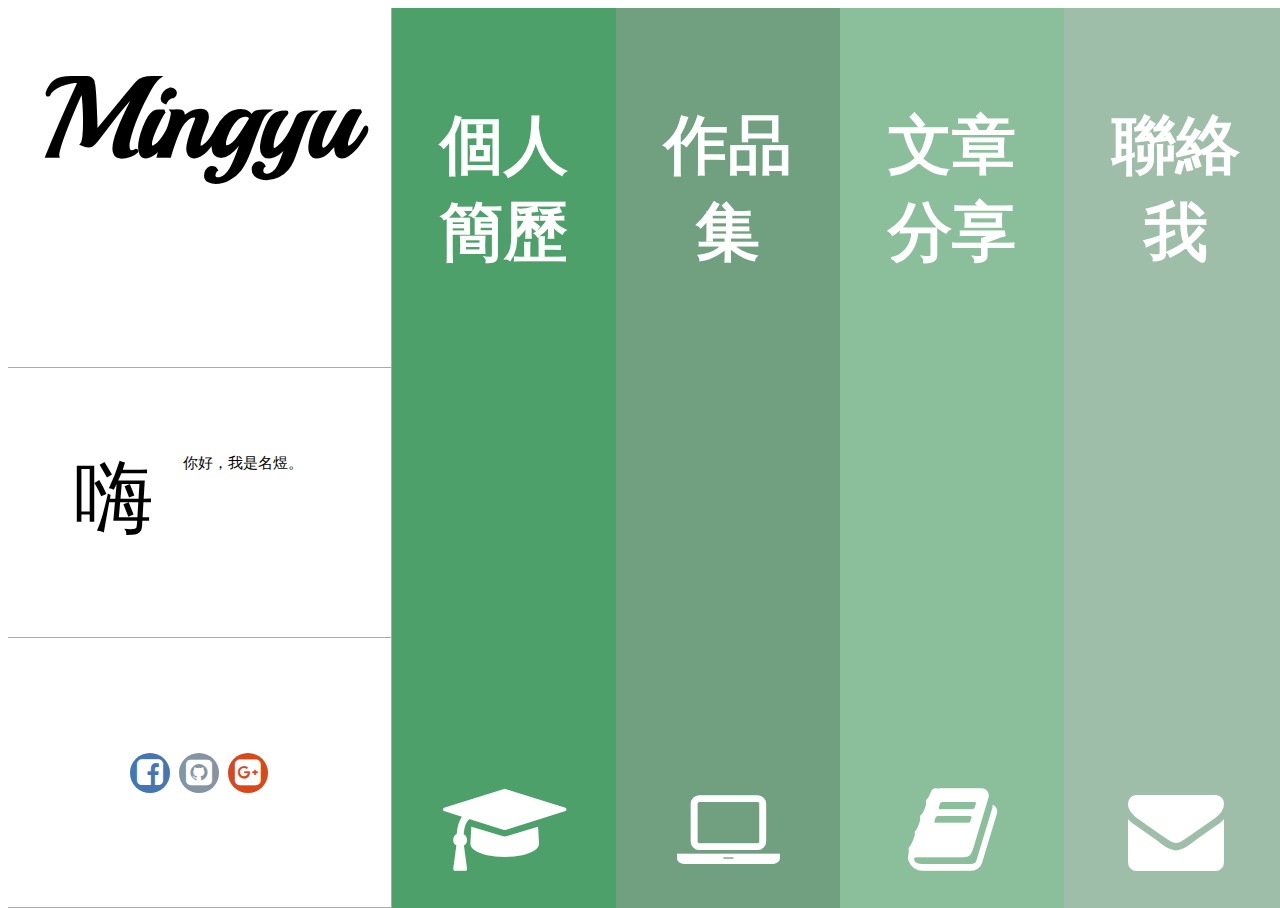
==== index.html @ a69fe6ad "git_partA list" ====
<!DOCTYPE html>
<html lang="zh">
<head>
	<meta charset="UTF-8">
	<meta name="viewport" content="width=device-width,initial-scale=1.0,user-scalable=1">
	<title>I'm Tseng Mingyu</title>
	<link href="assets/styles/reset.css" media="screen" rel="stylesheet" />
	<link href='//fonts.googleapis.com/css?family=Playball' rel='stylesheet' type='text/css'>
	<link href="//maxcdn.bootstrapcdn.com/font-awesome/4.3.0/css/font-awesome.min.css" rel="stylesheet">
	<link href="assets/styles/index.css" rel="stylesheet">
	<link href="assets/styles/rwd.css" rel="stylesheet" />
	<script src="//ajax.googleapis.com/ajax/libs/jquery/1.11.2/jquery.min.js"></script>
	<script type="text/javascript" src="https://maps.google.com/maps/api/js?v=3&sensor=false"></script>
	<script src="assets/javascript/index.js"></script>

    <meta name="description" content="這是有關我的個人網路履歷表！歡迎來參觀選購。多謝。感恩。"/>
    <meta name="keywords" content="Tseng Mingyu,web,ROR,Ruby on Rails">
    <meta property="og:title" content="I'm Tseng Mingyu"/>
	<meta property="og:type" content="website"/>
    <meta property="og:url" content="https://qazwsx9006.github.io/"/>
    <meta property="og:image:type" content="image/jpeg" />
	<meta property="og:image:width" content="400" />
	<meta property="og:image:height" content="300" />
    <meta property="og:image" content="https://qazwsx9006.github.io/assets/images/for_fb.jpg"/>
    <meta property="og:image" content="https://qazwsx9006.github.io/assets/images/tmy_big.jpg"/>
    <meta property="og:description" content="這是有關我的個人網路履歷表！歡迎來參觀選購。多謝。感恩。"/>
    <meta property="og:site_name" content="I'm Tseng Mingyu"/>
    <link rel="canonical" href="https://qazwsx9006.github.io/"/>

</head>
<body>
	<div class="my_info">
		<section class="info">
			<div class="avatar">
				<img src="assets/images/tmy.jpg" alt="">
			</div>
			<h2>Mingyu</h2>
			<ul class="tech">
				<li>Front-End Developer</li>
				<li>Web Desiginer</li>
				<li>Ruby on Rails Developer</li>
			</ul>
		</section>
		<section class="say_something">
			<div>
				<span class="hi">嗨</span>
				<span class="msg say" data-msg="你好，我是名煜。是個前後端工程師。目前主要以 Ruby on Rails做網站開發。平常興趣是上網、享受美食、在家發懶。也會參與研討會，社群。" data-speed="100">
				</span>
			</div>
		</section>
		<section class="social">
			<div class="box">
				<div class="fb-like" data-href="http://qazwsx9006.github.io/" data-layout="box_count" data-action="like" data-show-faces="true" data-share="false"></div>
				<a class="fb_a" href="https://www.facebook.com/qazwsx9006"><i class="fa fa-facebook-square"></i></a>
				<a class="gh_a" href="https://github.com/qazwsx9006"><i class="fa fa-github-square"></i></a>
				<a class="google_a" href="javascript:;"><i class="fa fa-google-plus-square"></i></a>
			</div>
		</section>
	</div>
	<div class="profile">
		<section class="content resume">
			<h3>個人簡歷</h3>
			<label class="close" for="resume_close"></label>
			<div></div>
			<ul class="menu">
				<li class="active">經歷</li>
				<li>技能</li>
			</ul>
			<div class="timeLineBox">
				<ul class="timeLine life back">
					<li class="top_pic"><i class="fa fa-university"></i></li>
					<li>
						<h4 data-msg="2007 ~ 2012">大學經歷 - 臺灣師範大學</h4>
						<p>
							2007年考取國立臺灣師範大學圖文傳播學系-影視組。
							大一時，擔任系出遊活動總籌之一。大二時，擔任啦啦隊負責人之一，並獲得拉拉隊比賽季軍。另外也擔任迎新宿營活動股晚會負責人之一。大三：系學會活動股股長。大四：畢業展覽-宣傳股。大五：取得基礎管理學程證書。
							(好像跟網頁沒有關係ＸＤ)
						</p>
					</li>
					
					<li>
						<h4 data-msg="2012 ~ 2013">入伍 - 海軍陸戰隊</h4>
						<p>
							海軍陸戰隊，第七五六梯，七七旅旅部連警衛排。銜接訓練時，榮獲「四零流彈機槍」第一名。
							(好啦，只是湊內容)
						</p>
					</li>
					
					<li>
						<h4 data-msg="2013 ~ 2014">資策會 - 多媒體網頁設計班</h4>
						<p>
							退伍後，自覺能力不足，因此報名了資策會的多媒體網頁設計班，希望增加一技之長。也是第一次接觸網頁設計以及coding。在這邊除了學習adobe工具的使用。也學習如何使用javascript，jQuery，html，css，PHP等語言來架置網頁(網站)。畢業專題以「魚菜共生農場」為主題，建立一個網站。
						</p>
					</li>

					<li>
						<h4 data-msg="2014 ~ 2015">H2O - 前後端工程師</h4>
						<p>
							從資策會畢業後，經由老師介紹，進入了 H2O 公司。在此做中學，學習到更多有關建置網站的知識。其中最重要得是在此學會了 Ruby on Rails 的語言。但也更深自己的不足，因此開始參與社群討論，研討會，以及透過線上學習資源來自我提升、學習。
						</p>
					</li>
					
					<li>
						<h4 data-msg="continue">未來 - future</h4>
						<p>
							持續精進創作、學習中！<br/>
							Go!Fight!Win!
						</p>
					</li>
				</ul>
				<ul class="timeLine skillTree" data-show="false">
					<li class="top_pic"><i class="fa fa-diamond"></i></li>
					<li>
						<h4>HTML</h4>
						<div class="circle" data-ratio="90">
							<span>
								<div class="rightbox">
									<div class="right">
										<div class="circleLine"></div>
									</div>
								</div>
								<div class="leftbox">
									<div class="left">
										<div class="circleLine"></div>
									</div>
								</div>
								<span>90%</span>
							</span>
						</div>
					</li>
					<li>
						<h4>CSS</h4>
						<div class="circle" data-ratio="80">
							<span>
								<div class="rightbox">
									<div class="right">
										<div class="circleLine"></div>
									</div>
								</div>
								<div class="leftbox">
									<div class="left">
										<div class="circleLine"></div>
									</div>
								</div>
								<span>80%</span>
							</span>
						</div>
					</li>
					<li>
						<h4>jQuery</h4>
						<div class="circle" data-ratio="85">
							<span>
								<div class="rightbox">
									<div class="right">
										<div class="circleLine"></div>
									</div>
								</div>
								<div class="leftbox">
									<div class="left">
										<div class="circleLine"></div>
									</div>
								</div>
								<span>85%</span>
							</span>
						</div>
					</li>
					<li>
						<h4>Ruby on Rails</h4>
						<div class="circle" data-ratio="80">
							<span>
								<div class="rightbox">
									<div class="right">
										<div class="circleLine"></div>
									</div>
								</div>
								<div class="leftbox">
									<div class="left">
										<div class="circleLine"></div>
									</div>
								</div>
								<span>80%</span>
							</span>
						</div>
					</li>
				</ul>
			</div>
		</section>
		<section class="content portfolio">
			<h3>作品集</h3>
			<label class="close" for="resume_close"></label>
			<div></div>
			<ul class="filter">
				<li data-filter="all" class="active">全部</li>
				<li data-filter="web" class="webBtn">網頁</li>
				<li data-filter="pic" class="picBtn">圖片</li>
				<li data-filter="video" class="videoBtn">影片</li>
			</ul>
			<ul class="works">
				<li class="web">
					<div class="part2">
						<div class="photo">
							<a href="javascript:;">
								<img src="assets/images/web1.jpg" alt="">
							</a>
						</div>
						<h5>魚菜共生 - 網站</h5>
						<a href="web_avata.html" target="_blank" class="readMore">瞭解更多</a>
					</div>
				</li>
				<li class="web">
					<div class="part2">
						<div class="photo">
							<a href="javascript:;">
								<img src="assets/images/web2.png" alt="">
							</a>
						</div>
						<h5>派特網 - 網站</h5>
						<a href="web_wowapet.html" target="_blank" class="readMore">瞭解更多</a>
					</div>
				</li>
				<li class="web">
					<div class="part2">
						<div class="photo">
							<a href="javascript:;">
								<img src="assets/images/web3.jpg" alt="">
							</a>
						</div>
						<h5>咬我啊 - 網站</h5>
						<a href="web_bite.html" target="_blank" class="readMore">瞭解更多</a>
					</div>
				</li>

				<li class="pic">
					<div class="part2">
						<div class="photo">
							<a href="javascript:;">
								<img src="assets/images/pic1.jpg" alt="">
							</a>
						</div>
						<h5>沙發馬鈴薯</h5>
						<a href="assets/images/pic1.jpg" target="_blank" class="readMore">觀看大圖</a>
					</div>
				</li>
				<li class="pic">
					<div class="part2">
						<div class="photo">
							<a href="javascript:;">
								<img src="assets/images/maya1.jpg" alt="">
							</a>
						</div>
						<h5>無敵鐵金剛 - 3D</h5>
						<a href="assets/images/maya1.jpg" target="_blank" class="readMore">觀看大圖</a>
					</div>
				</li>
				<li class="pic">
					<div class="part2">
						<div class="photo">
							<a href="javascript:;">
								<img src="assets/images/maya2.jpg" alt="">
							</a>
						</div>
						<h5>魔動王 - 3D</h5>
						<a href="assets/images/maya2.jpg" target="_blank" class="readMore">觀看大圖</a>
					</div>
				</li>
				<li class="pic">
					<div class="part2">
						<div class="photo">
							<a href="javascript:;">
								<img src="assets/images/maya3.jpg" alt="">
							</a>
						</div>
						<h5>小小兵 - 3D</h5>
						<a href="assets/images/maya3.jpg" target="_blank" class="readMore">觀看大圖</a>
					</div>
				</li>
				<li class="pic">
					<div class="part2">
						<div class="photo">
							<a href="javascript:;">
								<img src="assets/images/maya4.jpg" alt="">
							</a>
						</div>
						<h5>龍王號 - 3D</h5>
						<a href="assets/images/maya4.jpg" target="_blank" class="readMore">觀看大圖</a>
					</div>
				</li>

				<li class="video">
					<div class="part2">
						<div class="photo">
							<a href="javascript:;">
								<img src="assets/images/video1.jpg" alt="">
							</a>
						</div>
						<h5>鳥兄弟 - 畢製</h5>
						<a href="https://www.youtube.com/watch?v=y-Dcyi4qC10" target="_blank" class="readMore">觀看影片</a>
					</div>
				</li>
				<li class="video">
					<div class="part2">
						<div class="photo">
							<a href="javascript:;">
								<img src="assets/images/video2.jpg" alt="">
							</a>
						</div>
						<h5>魔動王變形 - 練習</h5>
						<a href="https://www.youtube.com/watch?v=wcKGnf3-GcY&list=UUpJrC-aZgo8JulLmaQKL7jA" target="_blank" class="readMore">觀看影片</a>
					</div>
				</li>
			</ul>
		</section>
		<section class="content share">
			<h3>文章分享</h3>
			<label class="close" for="resume_close"></label>
			<div></div>
			<p class="description">這邊分享我的一些實作，記錄...等文章。</p>
			<ul class="article">
				<li>
					<span></span>
					<a href="git_partA.html" target="_blank">
						<div class="photo">
							<img src="assets/images/git/git_a_0.png" alt="">
						</div>
						<h5>操作記錄 - github頁面</h5>
						<span>2015-01-31</span>
					</a>
				</li>
				<li>
					<span></span>
					<a href="web_avata.html" target="_blank">
						<div class="photo">
							<img src="assets/images/web1.jpg" alt="">
						</div>
						<h5>作品分享 - 魚菜共生</h5>
						<span>2015-01-18</span>
					</a>
				</li>
				<li>
					<span></span>
					<a href="web_wowapet.html" target="_blank">
						<div class="photo">
							<img src="assets/images/web2.png" alt="">
						</div>
						<h5>作品分享 - 派特網</h5>
						<span>2015-01-18</span>
					</a>
				</li>
				<li>
					<span></span>
					<a href="web_bite.html" target="_blank">
						<div class="photo">
							<img src="assets/images/web3.jpg" alt="">
						</div>
						<h5>作品分享 - 咬我啊</h5>
						<span>2015-01-18</span>
					</a>
				</li>
			</ul>
		</section>
		<section class="content contact">
			<h3>聯絡我</h3>
			<label class="close" for="resume_close"></label>
			<div></div>
			<ul>
				<li class="part1">
					<h5>我在臺北</h5>
					<div id="map-canvas"></div>
				</li>
				<li class="part2">
					<h5>聯絡我</h5>
					<div class="form">
						<input id="subject" type="text" placeholder="主旨">
						<input id="name" type="text" placeholder="姓名">
						<input id="email" type="text" placeholder="電子信箱">
						<textarea id="message" rows="10" placeholder="想說什麼？"></textarea>
						<input type="submit" class="submit" value="送出" id="submit">
					</div>
				</li>
			</ul>
		</section>
		<section id="flags">
			<div class="flag">
				<h3 data-eng="Resume">個人簡歷</h3>
				<i class="fa fa-graduation-cap"></i>
			</div>
			<div class="flag">
				<h3 data-eng="Portfolio">作品集</h3>
				<i class="fa fa-laptop"></i>
			</div>
			<div class="flag">
				<h3 data-eng="Blog">文章分享</h3>
				<i class="fa fa-book"></i>
			</div>
			<div class="flag">
				<h3 data-eng="Contact">聯絡我</h3>
				<i class="fa fa-envelope"></i>
			</div>
		</section>
	</div>
	<script>
	$(function(){
		sayMsg();indexSlide();portfolio();rwd_index();mail_check();skillCircle();resumeRotate();
	})
	</script>
	<div id="fb-root"></div>
	<script>(function(d, s, id) {
	  var js, fjs = d.getElementsByTagName(s)[0];
	  if (d.getElementById(id)) return;
	  js = d.createElement(s); js.id = id;
	  js.src = "//connect.facebook.net/zh_TW/sdk.js#xfbml=1&version=v2.0";
	  fjs.parentNode.insertBefore(js, fjs);
	}(document, 'script', 'facebook-jssdk'));</script>
	<script>
	  (function(i,s,o,g,r,a,m){i['GoogleAnalyticsObject']=r;i[r]=i[r]||function(){
	  (i[r].q=i[r].q||[]).push(arguments)},i[r].l=1*new Date();a=s.createElement(o),
	  m=s.getElementsByTagName(o)[0];a.async=1;a.src=g;m.parentNode.insertBefore(a,m)
	  })(window,document,'script','//www.google-analytics.com/analytics.js','ga');

	  ga('create', 'UA-52133868-3', 'auto');
	  ga('send', 'pageview');

	</script>
</body>
</html>
---- assets/styles/index.css ----
html,body{
		width: 100%;
		height: 100%;
	}
	input.hidden{
		display: none;
	}
	.my_info{
		width: 30%;
		height: 100%;
		float: left;
		overflow-y:auto; 
		overflow-x:hidden; 
		position: relative;
		background: #fff;
	}
	.my_info section{
		height:30%;
		text-align: center;
		min-height: 200px;
		position: relative;
		border: 1px solid #aaa;
		border-width: 0 1px 1px 0;
		-webkit-box-sizing: border-box;
		-moz-box-sizing: border-box;
		-ms-box-sizing: border-box;
		-o-box-sizing: border-box;
		box-sizing: border-box;
	}
	.my_info section:first-child{
		height: 40%;
		min-height: 260px;
	}
	.my_info section:last-child{
		height:30%;
		min-height: 100px;
	}
	.my_info .avatar{
		display: inline-block;
		border-radius: 50%;
		overflow: hidden;
		margin-top: 10px;
	}
	.my_info h2{
		margin-top: 10px;
		font-size: 7rem;
		font-family: 'Playball', cursive;
	}
	.my_info .tech{
		margin-top: 15px;
		position: relative;
		font-size: 2rem;
	}
	.my_info .tech li{
		position: absolute;
		top: 0;
		left: 0;
		width: 100%;
		opacity: 0;
		-webkit-animation: Fade 12s linear infinite; 
	}
	.my_info .tech li:nth-child(1){
		 -webkit-animation-delay: .5s
	}
	.my_info .tech li:nth-child(2){
		 -webkit-animation-delay: 4.5s
	}
	.my_info .tech li:nth-child(3){
		 -webkit-animation-delay: 8.5s
	}

	.my_info .say_something:before{
		content: '';
		display: inline-block;
		width: 0;
		margin-left: -5px;
		height: 100%;
		background: #000;
		vertical-align: middle;
	}
	.say_something div{
		display: inline-block;
		width: 80%;
		max-width: 250px;
		vertical-align: middle;
	}
	.my_info .hi{
		float: left;
		font-size: 5rem;
		margin:-8px 7px 0 0;
	}
	.my_info .msg{
		font-size: 15px;
		line-height: 20px;	
	}

	.social:before{
		content: '';
		display: inline-block;
		width: 0;
		margin-left: -5px;
		height: 100%;
		background: #000;
		vertical-align: middle;
	}
	.social .box{
		display: inline-block;
		width: 95%;
	}
	.social a{
		margin-right: 5px;
		display: inline-block;
		vertical-align: middle;
		color: #fff;
		width: 40px;
		height: 40px;
		line-height: 40px;
		border-radius: 50%;
		font-size: 30px;
		text-decoration: none;
	}
	.fb-like{
		display: inline-block;
		vertical-align: bottom;
	}
	.social .fb_a{
		background: #4676b2;
	}
	.social .fb_a:hover{
		background: #719ac6;
	}
	.social .gh_a{
		background: #8594a5;
	}
	.social .gh_a:hover{
		background: #b5bfc6;
	}
	.social .google_a{
		background: #d8481d;
	}
	.social .google_a:hover{
		background: #d87b56;
	}

	@-webkit-keyframes Fade { 
	  0% { opacity:0;}
	  5% {opacity:1;}
	  25% {opacity: 1;}
	  32% {opacity: 0;}
	  100% {opacity:0;}
	}

	.profile{
		width: 70%;
		height: 100%;
		float: left;
		position: relative;
	}
	.profile section{
		width: 100%;
		height: 100%;
		position: absolute;
		top: 0;
		left: 0;
		overflow-x:hidden;
		overflow-y:auto;  
	}
	.profile .flag{
		height: 100%;
		width: 25%;
		float: left;
		cursor: pointer;
		background: #4da06a;
		position: relative;
	}
	.profile .flag:nth-child(2){
		background: #70a080;
	}
	.profile .flag:nth-child(3){
		background: #8bbe9a;
	}
	.profile .flag:nth-child(4){
		background: #9fbea9;
	}
	.profile .content{
		padding: 10px;
		-webkit-box-sizing: border-box;
		-moz-box-sizing: border-box;
		-ms-box-sizing: border-box;
		-o-box-sizing: border-box;
		box-sizing: border-box;
		position: absolute;
		top: 0;
		left: -110%;
		z-index: -1;
		opacity: 0;
		transition: left .5s, opacity .5s;
	}
	.profile .content.show{
		left: 0;
		opacity: 1;
		z-index: 0;
		transition: left .5s, opacity .5s, z-index .1s .5s ;
	}
	.profile h3{
		text-align: center;
		color: #fff;
		font-size: 4rem;
		padding: 30px;
	}
	.profile .content h3{
		color: #fff;
		display: inline-block;
		background: #7a4b36;
		border-radius: 5px;
		font-size: 3rem;
		padding: 20px 10px;
		position: relative;
		overflow: hidden;
	}
	.profile .content h3:after{
		content: '';
		background: #492d20;
		margin-top: 0;
		opacity: 1;
		height: 5px;
		position: absolute;
		left: 0;
		bottom: 0;
	}
	.profile .content .close{
		width: 60px;
		height: 60px;
		display: inline-block;
		position: absolute;
		top: 15px;
		right: 15px;
		text-align: center;
		cursor: pointer;
	}
	.profile .content .close:after,.profile .content .close:before{
		content: '';
		display: inline-block;
		height: 100%;
		width: 2px;
		background: #000;
		-ms-transform: rotate(0deg);
		-webkit-transform: rotate(0deg);
		-moz-transform: rotate(0deg);
		-o-transform: rotate(0deg);
		transform: rotate(0deg);
		transition: .3s ;
	}
	.profile .content .close.open:before{
		-ms-transform: rotate(135deg);
		-webkit-transform: rotate(135deg);
		-moz-transform: rotate(135deg);
		-o-transform: rotate(135deg);
		transform: rotate(135deg);
	}
	.profile .content .close.open:after{
		-ms-transform: rotate(-135deg);
		-webkit-transform: rotate(-135deg);
		-moz-transform: rotate(-135deg);
		-o-transform: rotate(-135deg);
		transform: rotate(-135deg);
	}

	


	.resume .menu{
		text-align: center;
		padding: 10px 10px 0 10px;
		background: #d8cdbb;
		margin-bottom: 10px;
	}
	.resume .menu li:hover,.resume .menu .active{
		background: #e64a3b;
	}
	.resume .menu li{
		display: inline-block;
		font-size: 2rem;
		background: rgba(39, 36, 37, 0.3);
		padding: 8px 10px;
		border-radius: 5px;
		margin-right: 10px;
		margin-bottom: 10px;
		cursor: pointer;
		color: #fff;
		transition:.3s;
		position: relative;
	}
	.resume .menu li:first-child:before{
		content: "{";
		display: inline-block;
		color: #3f3f3f;
		position: absolute;
		top: 0;
		right: 120%;
		font-size: 4rem;
	}
	.resume .menu li:last-child:after{
		content: "}";
		display: inline-block;
		color: #3f3f3f;
		position: absolute;
		top: 0;
		left: 120%;
		font-size: 4rem;
	}
	.profile .timeLineBox{
		position: relative;
	}
	.profile .timeLine{
		width: 100%;
		margin: 0 auto;
		position: absolute;
		left: 0;
		top: 0;
		/*display: none;*/
		transition:.3s;
	    -webkit-perspective: 1500px;
	    -moz-perspective: 1500px;
	    -ms-perspective: 1500px;
	    -o-perspective: 1500px;
	    perspective: 1500px;
	}
	.profile .timeLine.skillTree{
		-webkit-transform: rotateY(90deg);
		-moz-transform: rotateY(90deg);
		-ms-transform: rotateY(90deg);
		-o-transform: rotateY(90deg);
		transform: rotateY(90deg);
	}
	.profile .timeLine.life{
		-webkit-transform: rotateY(0deg);
		-moz-transform: rotateY(0deg);
		-ms-transform: rotateY(0deg);
		-o-transform: rotateY(0deg);
		transform: rotateY(0deg);
	}
	.profile .timeLine.skillTree.rotateY{
		-webkit-transform: rotateY(0deg);
		-moz-transform: rotateY(0deg);
		-ms-transform: rotateY(0deg);
		-o-transform: rotateY(0deg);
		transform: rotateY(0deg);
	}
	.profile .timeLine.life.rotateY{
		-webkit-transform: rotateY(-90deg);
		-moz-transform: rotateY(-90deg);
		-ms-transform: rotateY(-90deg);
		-o-transform: rotateY(-90deg);
		transform: rotateY(-90deg);
	}
	.profile .timeLine:before{
		content: '';
		display: block;
		position: absolute;
		width: 10px;
		margin-left: -5px;
		height: 100%;
		background: #333;
		top: 70px;
		left: 50%;
	}
	.timeLine .top_pic{
		width: 60px;
		height: 60px;
		border-radius: 50%;
		background: #fff;
		border: 5px solid #333;
		text-align: center;
		color: #333;
		line-height: 60px;
		font-size: 25px;
		/*margin-left: -30px;*/
		margin: 0 auto;
		box-shadow: inset 0 0 0 5px #fff,inset 0 0 0 8px #333;
		cursor: pointer;
		transition:.3s;
	}
	.timeLine .top_pic:hover{
		border-color: #a25525;
		box-shadow: inset 0 0 0 5px #fff,inset 0 0 0 8px #e3a86b;
	}
	.timeLine li:nth-child(n+2){
		width: 43%;
		margin-top: 30px;
		margin-left: 4%;
		padding: 10px;
		-webkit-box-sizing: border-box;
		-moz-box-sizing: border-box;
		-ms-box-sizing: border-box;
		-o-box-sizing: border-box;
		box-sizing: border-box;
	}
	.timeLine li:nth-child(n+2):before{
		content: '';
		display: inline-block;
		width: 30px;
		height: 30px;
		background: #333;
		border-radius: 50%;
		position: absolute;
		left: 50%;
		margin-left: -15px;
		box-shadow: inset 0 0 0 5px #333,inset 0 0 0 10px #fff;
		transition:.3s;
		cursor: pointer;
	}
	.timeLine li:nth-child(n+2):hover:before{
		background: #bf5628;
		box-shadow: inset 0 0 0 5px #bf5628,inset 0 0 0 10px #fff;
		-ms-transform: scale(1.3);
		-webkit-transform: scale(1.3);
		-moz-transform: scale(1.3);
		-o-transform: scale(1.3);
		transform: scale(1.3);
	}
	.timeLine li:nth-child(2n+2) h4{
		margin-left: 47%;
		/*width: 60%;*/
		position: absolute;
		font-size: 3rem;
		margin-top: -10px;
		cursor: default;
	}
	.timeLine li:nth-child(2n+2) h4:after{
		content: attr(data-msg);
		position: absolute;
		left: 0;
		top: 110%;
		font-size: 2rem;
		color: #666;
	}
	.timeLine li:nth-child(2n+2) p{
		text-align: right;
		font-size: 16px;
		line-height: 20px;
		background: #9abfa6;
		padding: 10px;
		border-radius: 10px;
		font-weight: 900;
		color: #333;
		position: relative;
		cursor: default;
	}
	.timeLine li:nth-child(2n+2) p:before{
		content: '';
		display: inline-block;
		width: 0;
		height: 0;
		position: absolute;
		left: 100%;
		border:15px solid #9abfa6;
		border-width: 5px 0 25px 20px ;
		border-color: transparent transparent transparent #9abfa6;
	}

	.timeLine li:nth-child(2n+3){
		margin-left: 53%;
	}
	.timeLine li:nth-child(2n+3) h4{
		width: 47%;
		position: absolute;
		font-size: 3rem;
		margin-top: -10px;
		left: 0;
		text-align: right;
		cursor: default;
	}
	.timeLine li:nth-child(2n+3) h4:after{
		content: attr(data-msg);
		position: absolute;
		right: 0;
		top: 110%;
		font-size: 2rem;
		color: #666;
	}
	.timeLine li:nth-child(2n+3) p{
		background: #9abfa6;
		padding: 10px;
		border-radius: 10px;
		font-size: 16px;
		line-height: 20px;
		font-weight: 900;
		color: #333;
		position: relative;
		cursor: default;
	}
	.timeLine li:nth-child(2n+3) p:before{
		content: '';
		display: inline-block;
		width: 0;
		height: 0;
		position: absolute;
		right: 100%;
		border:15px solid #9abfa6;
		border-width: 5px 20px 25px 0;
		border-color: transparent #9abfa6 transparent transparent;
	}
	.skillTree .top_pic{
		margin-bottom: 70px;
	}
	.skillTree li:nth-child(2n+2) h4{
		margin-left: 47%;
		position: absolute;
		font-size: 4rem;
		margin-top: 0px;
	}
	.skillTree li:nth-child(2n+3) h4{
		font-size: 4rem;
	}
	.skillTree li:nth-child(2n+2) .circle{
		text-align: right;
	}
	.skillTree li:nth-child(n+2) .circle > span{
		display: inline-block;
		background: #36211c;
		width: 40%;
		padding-top:40%;
		border-radius: 50%;
		position: relative;
		-webkit-transform: translateY(-50%);
		-moz-transform: translateY(-50%);
		-ms-transform: translateY(-50%);
		-o-transform: translateY(-50%);
		transform: translateY(-50%);
		box-shadow: inset 0 0 0 8px #cbb2a8; 
	}
	.skillTree li:nth-child(n+2) .circle span div{
		position: absolute;
		width: 50%;
		height: 100%;
		left: 0;
		top: 0;
		overflow: hidden;
	}
	.skillTree li:nth-child(2n+2) .circle span div div{

	}
	.skillTree li:nth-child(n+2) .circle span div.rightbox{
		left: 50%;
	}
	.skillTree li:nth-child(n+2) .circle span div div{
		width: 100%;
	    -ms-transform-origin: 0% 50%; 
	    -webkit-transform-origin: 0% 50%; 
	    -moz-transform-origin: 0% 50%; 
	    -o-transform-origin: 0% 50%; 
	    transform-origin: 0% 50%;
	    transition:2s linear;
	}
	.skillTree li:nth-child(n+2) .circle span div div.right{
	    -webkit-transform: rotate(-180deg);
	    -moz-transform: rotate(-180deg);
	    -ms-transform: rotate(-180deg);
	    -o-transform: rotate(-180deg);
	    transform: rotate(-180deg);
	}
	.skillTree li:nth-child(n+2) .circle span div div.left{
	    -ms-transform-origin: 100% 50%; 
	    -webkit-transform-origin: 100% 50%; 
	    -moz-transform-origin: 100% 50%; 
	    -o-transform-origin: 100% 50%; 
	    transform-origin: 100% 50%;
	    -webkit-transform: rotate(-180deg);
	    -moz-transform: rotate(-180deg);
	    -ms-transform: rotate(-180deg);
	    -o-transform: rotate(-180deg);
	    transform: rotate(-180deg);
	}
	.skillTree li:nth-child(n+2) .circle span div .circleLine{
		width: 200%;
		border:10px solid #e7573d;
		border-radius: 50%;
		-webkit-box-sizing: border-box;
		-moz-box-sizing: border-box;
		-ms-box-sizing: border-box;
		-o-box-sizing: border-box;
		box-sizing: border-box;
		position: absolute;
	}
	.skillTree li:nth-child(n+2) .circle span div.right .circleLine{
		left: -100%;
	}
	.skillTree li:nth-child(n+2) .circle span span{
		position: absolute;
		left: 50%;
		top: 50%;
		-webkit-transform:translate(-50%,-50%);
		-moz-transform:translate(-50%,-50%);
		-ms-transform:translate(-50%,-50%);
		-o-transform:translate(-50%,-50%);
		transform:translate(-50%,-50%);
		color: #fff;
		font-size: 2rem;
	}

	.portfolio .filter{
		text-align: center;
		padding: 10px 10px 0 10px;
		background: #d8cdbb;
	}
	.portfolio .filter li:hover,.portfolio .filter .active{
		background: #e64a3b;
	}
	.portfolio .filter li.picBtn:hover,.portfolio .filter .picBtn.active{
		background: #e6a382;
	}
	.portfolio .filter li.videoBtn:hover,.portfolio .filter .videoBtn.active{
		background: #91ccca;
	}
	.portfolio .filter li.webBtn:hover,.portfolio .filter .webBtn.active{
		background: #86e67d;
	}
	.portfolio .filter li{
		display: inline-block;
		font-size: 2rem;
		background: rgba(39, 36, 37, 0.3);
		padding: 8px 10px;
		border-radius: 5px;
		margin-right: 10px;
		margin-bottom: 10px;
		cursor: pointer;
		color: #fff;
		transition:.3s;
		position: relative;
	}
	.portfolio .filter li:first-child:before{
		content: "{";
		display: inline-block;
		color: #3f3f3f;
		position: absolute;
		top: 0;
		right: 120%;
		font-size: 4rem;
	}
	.portfolio .filter li:last-child:after{
		content: "}";
		display: inline-block;
		color: #3f3f3f;
		position: absolute;
		top: 0;
		left: 120%;
		font-size: 4rem;
	}
	.works{
		padding: 20px;
		/*text-align: justify;*/
	}
	/*.works:after {width: 100%; display: inline-block; content: "."; visibility: hidden}*/
	.works li{
		width: 250px;
		height: 300px;
		margin-bottom: 20px;
		display: inline-block;
		position: relative;
		cursor: pointer;
		overflow: hidden;
		transition:.3s;
		margin-right: 2%;
	}
	.works div{
		position: absolute;
		width: 100%;
		height: 100%;
		top: 0;
		left: 0;
	}
	.works .part2{
		text-align: center;
	}
	.works .part2 .photo{
		width: 100%;
		height: 0;
		padding-top: 100%;
		border-radius: 50%;
		/*border:5px solid #333;*/
		position: relative;
		/*background: #e64a3b;*/
		background: #e6d9d4;
		z-index: -1;
		transition:.3s;
		box-shadow:inset 0 0 0 5px #333;
	}
	.works .part2 .photo a{
		display: inline-block;
		position: absolute;
		top: 50%;
		left: 50%;
		border-radius: 50%;
		overflow: hidden;

		width: 85%;
		padding-top: 85%;
		border:3px solid #1f2a2c;
		margin-left: -109px;
		margin-top: -109px;
	}
	.works .part2 .photo a img{
		width: 100%;
		position: absolute;
		left: 0;
		top: 0;
	}
	.works .part2 h5{
		display: inline-block;
		color: #fff;
		width: 85%;
		padding: 10px 10px;
		margin-top: -100px;
		font-size: 2rem;
		font-weight: 900;
		background: #86ade6;
		border-radius: 10px 50% 10px 50% / 10px 90% 10px 90%;
		box-shadow: 6px 6px 8px #666;
		transition:.3s;
	}
	.works .part2 .readMore{
		display: inline-block;
		background: #c15e4c;
		color: #fff;
		text-decoration: none;
		padding: 5px;
		width: 60%;
		font-size: 2rem;
		margin-top: -8px;
		border-radius: 50% 10px 50% 10px / 90% 10px 90% 10px;
		opacity: 0;
		visibility: hidden;
  		transition:visibility 0s linear 0.5s,opacity 0.5s linear,background 0.5s linear,color 0.5s linear,border-radius 0.2s linear;
	}
	.works .part2 .readMore:hover{
		background: #c1a585;
		border-radius: 10px 50% 10px 50% / 10px 90% 10px 90%;
	}
	.works li:hover .readMore{
		opacity: 1;
		visibility: visible;
		transition-delay:0s;
	}
	.works li.pic:hover .part2 .photo{
		background: #e6916c;
	}
	.works li.video:hover .part2 .photo{
		background: #bbe6e2;
	}
	.works li.web:hover .part2 .photo{
		background: #bfe695;
	}
	.works li:hover .part2 h5{
		border-radius: 50% 10px 50% 10px / 90% 10px 90% 10px;
	}
	.works li.hide{
		-ms-transform: scale(0);
		-webkit-transform: scale(0);
		-moz-transform: scale(0);
		-o-transform: scale(0);
		transform: scale(0);
	}
	.works li.hide.none{
		width: 0;
		margin-bottom: 0;
		margin-right: 0;
	}


	.flag:hover h3,.flag:hover .fa{
		text-shadow:0 0 3px #fff; 
	}
	.profile h3:after{
		display: block;
		content:attr(data-eng);
		color: #fff;
		font-size: 2rem;
		width: 100%;
		margin-top: -20px;
		opacity: 0;
		transition:.3s;
	}
	.flag:hover h3:after{
		text-shadow:0 0 3px #fff; 
		margin-top: 10px;
		opacity: 1;
	}
	.flag .fa{
		position: absolute;
		width: 100%;
		bottom: 30px;
		text-align: center;
		font-size: 6rem;
		color: #fff;
	}
	.share .article{
		margin-top: 10px;
	}
	.share .article li{
		width: 30%;
		float: left;
		background:rgba(200,200,200,.3);
		border-radius: 5px;
		padding: 5px;
		-webkit-box-sizing: border-box;
		-moz-box-sizing: border-box;
		-ms-box-sizing: border-box;
		-o-box-sizing: border-box;
		box-sizing: border-box;
		text-align: center;
		box-shadow: 1px 1px 4px #999;
		margin: 0 2% 10px 0;
		transition:.5s;
	}
	.share .article li .photo{
		background: #489212;
		padding-top: 50%;
		overflow: hidden;
		position: relative;
		margin-bottom: 5px;
	}
	.share .article li a{
		text-decoration: none;
		display: block;
	}
	.share .article li > span{
		display: inline-block;
		width: 10%;
		padding-top: 10%;
		background: #fff;
		border-radius: 50%;
		box-shadow: inset 1px 1px 4px #999;
		margin-bottom: 5px;
	}
	.share .article li .photo img{
		position: absolute;
		top: 0;
		left: 0;
		bottom: 0;
		right:0;
		margin: auto;
		max-width:100%;
		/*max-height: 100%;*/
	}
	.share .article li h5{
		text-align: left;
		font-size: 2rem;
		font-weight: 900;
		color: #352d24;
	}
	.share .article li a span{
		display: block;
		text-align: right;
		margin: 5px 0;
		color: #999288;
	}
	.contact ul{
		background: #957498;
		margin-top: 10px;
	}
	.contact ul li{
		width: 50%;
		float: left;
		padding: 5px;
		-webkit-box-sizing: border-box;
		-moz-box-sizing: border-box;
		-ms-box-sizing: border-box;
		-o-box-sizing: border-box;
		box-sizing: border-box;
	}
	.contact ul h5{
		font-size: 3rem;
		background: #508d43;
		display: inline-block;
		padding: 5px 10px; 
		color: #fff;
		position: relative;
		margin-bottom: 10px;
		border-radius: 3px;
	}
	.contact ul h5:before{
		content: '';
		display: inline-block;
		border:10px solid #123;
		position: absolute;
		top: 100%;
		left: 2px;
		border-color: #274620 #274620 transparent transparent;
	}

	#map-canvas{
		width:100%;
		height: 350px;
		border: 3px solid #fff;
		border-radius: 5px;
		box-shadow: 1px 1px 4px #666;
		-webkit-box-sizing: border-box;
		-moz-box-sizing: border-box;
		-ms-box-sizing: border-box;
		-o-box-sizing: border-box;
		box-sizing: border-box;
		margin-top: 10px;
	}
	.contact .form input,.contact .form textarea{
		width: 80%;
		padding: 10px 5px;
		margin-top: 10px;
		border-radius:5px;
		border:1px solid #ccc; 
		transition:.3s;
		font-weight: 900;
	}
	.contact .form input:focus,.contact .form textarea:focus{
		border-color: #5a9c4a;
		box-shadow: 0 0 4px #5a9c4a;
	}
	.contact .form input.err,.contact .form textarea.err{
		border-color: #a72a22;
		box-shadow: 0 0 4px #a72a22;
	}
	.contact .form #submit{
		width: 80%;
		max-width: 150px;
		cursor: pointer;
		background: #cecece;
		color: #666;
		font-size: 15px;
	}
	.contact .form #submit.submit:hover{
		background: #437637;
		color: #fff;
	}
	.contact .form #submit:focus{
		border:none;
	}



/*blog*/
.blog{
	width: 70%;
	height: 100%;
	float: left;
	position: relative;
	padding: 20px;
	-webkit-box-sizing: border-box;
	-moz-box-sizing: border-box;
	-ms-box-sizing: border-box;
	-o-box-sizing: border-box;
	box-sizing: border-box;
	overflow-y:auto; 
}
.blog h3{
	color: #fff;
	display: inline-block;
	background: #7a4b36;
	border-radius: 5px;
	font-size: 3rem;
	padding: 20px 10px;
	overflow: hidden;
	position: relative;
	margin-bottom: 10px;
}
.blog h3:after{
	content: '';
	background: #492d20;
	margin-top: 0;
	opacity: 1;
	height: 5px;
	width: 100%;
	position: absolute;
	left: 0;
	bottom: 0;
}
.blog h4{
	font-size: 4rem;
	font-weight: 900;
	margin-bottom: 6px;
}
.blog .articleInfo li{
	display: inline-block;
	margin-right: 10px;
	font-size: 2rem;
	color:#777;
}
.blog section p{
	font-size: 2rem;
	color: #333;
	line-height: 35px;

}
.blog section .blog_pics{
	width: 80%;
	margin: 20px auto;
	border: 10px solid #fff;
	border-radius: 10px;
	box-shadow: 2px 2px 6px #666;
}
.blog section .blog_pics img{
	width: 100%;
}
.blog section .blog_pics.groups{
	width: 35%;
	transition:.3s;
}
.blog section .blog_pics.groups:hover{
	width: 100%;
}
.blog iframe{
	display: block;
	margin:15px auto;
}

.blog .close{
	width: 60px;
	height: 60px;
	display: inline-block;
	position: absolute;
	top: 15px;
	right: 15px;
	text-align: center;
	cursor: pointer;
}
.blog .close:after,.blog .close:before{
	content: '';
	display: inline-block;
	height: 100%;
	width: 2px;
	background: #000;
	-ms-transform: rotate(45deg);
	-webkit-transform: rotate(45deg);
	-moz-transform: rotate(45deg);
	-o-transform: rotate(45deg);
	transform: rotate(45deg);
}
.blog .close:before{
	content: '';
	display: inline-block;
	height: 100%;
	width: 2px;
	background: #000;
	-ms-transform: rotate(-45deg);
	-webkit-transform: rotate(-45deg);
	-moz-transform: rotate(-45deg);
	-o-transform: rotate(-45deg);
	transform: rotate(-45deg);
}
/**/


/*share*/
.share .description{
	text-align: center;
	padding: 10px;
	background: #d8cdbb;
	font-size: 2rem;
}
/**/
---- assets/styles/rwd.css ----
@media screen and (min-width: 750px) and (max-width: 1024px){
	.profile .flag{
		height: 50%;
		width: 50%;
	}
}
@media screen and (min-width: 160px) and (max-width: 420px){
	.profile .flag{
		height: 25%;
		width: 100%;
		font-weight: 900;
	}
	.profile .flag .fa{
		opacity: .2;
	}
}
@media screen and (min-width: 160px) and (max-width: 570px){
	.share .article li{
		width: 100%;
		text-align: left;
		position: relative;
	}
	.share .article li > span{
		display: none;
	}
	.share .article li .photo{
		display: inline-block;
		width: 30%;
		padding-top: 30%;
		overflow: hidden;
		position: relative;
		margin-bottom: 5px;
		vertical-align: middle;
	}
	.share .article li h5{
		text-align: left;
		font-size: 3rem;
		display: inline-block;
		width: 65%;
		vertical-align: middle;
		margin-left: 5px;
	}
	.share .article li a span{
		position: absolute;
		bottom:0;
		right:10px;
		font-size: 2rem;
	}
}

@media screen and (min-width: 160px) and (max-width: 750px){
	.my_info{
		width: 100%;
		height: 260px;
		overflow-y: hidden;
		cursor:pointer;
		transition: .3s;
	}
	.my_info.my_info2{
		height: 130px;
		border-bottom: 1px solid #999;
	}
	.my_info.rwd_height{
		height: 100%;
		overflow-y: auto;
	}
	.my_info .info{
		height: 260px;
	}
	.profile,.blog{
		width: 100%;
		height: 80%;
		box-shadow: inset  0 0 10px #666;
	}
}
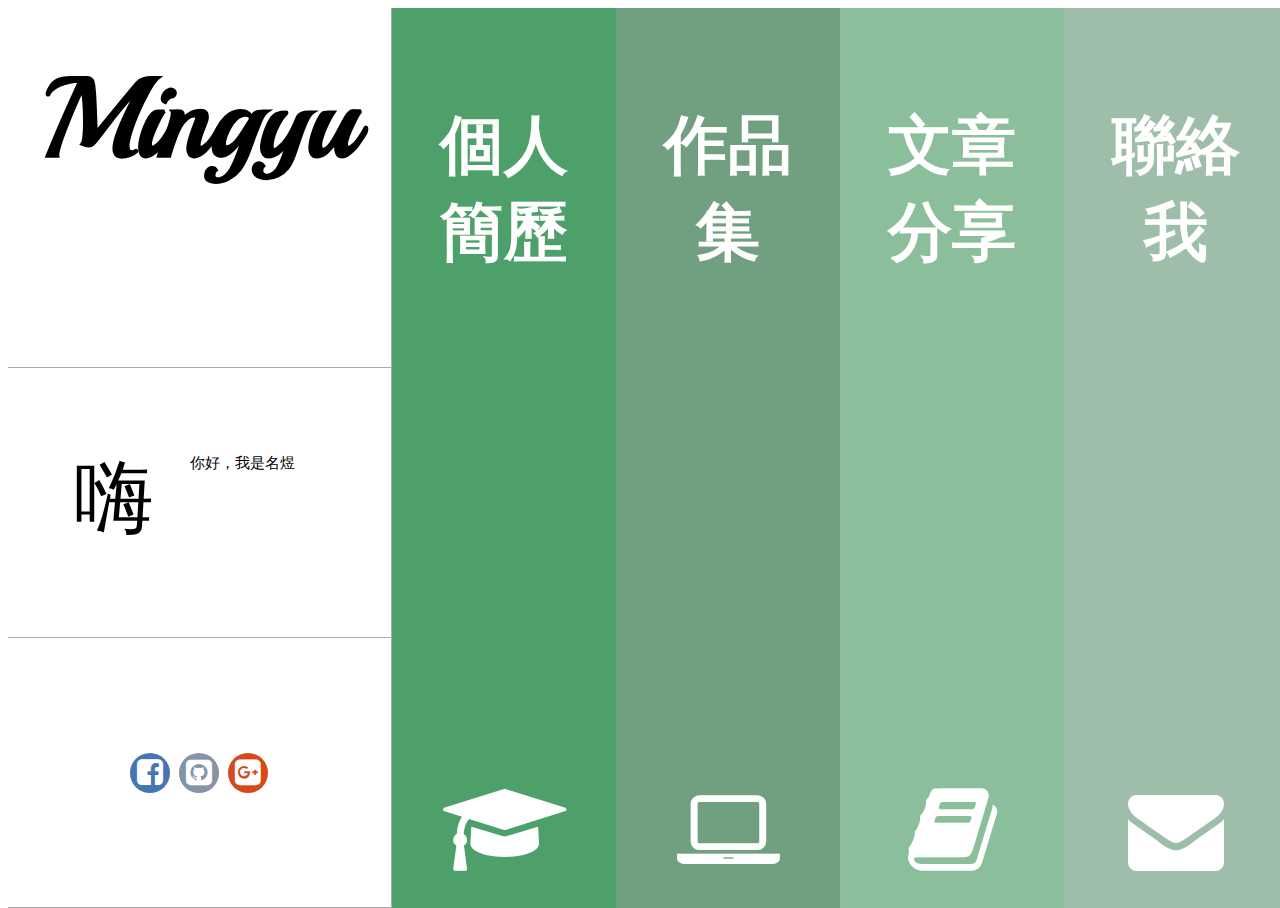
==== commit e06b2436: "add web_admin, web_bon" ====
--- a/index.html
+++ b/index.html
@@ -77,7 +77,7 @@
 							(好像跟網頁沒有關係ＸＤ)
 						</p>
 					</li>
-					
+
 					<li>
 						<h4 data-msg="2012 ~ 2013">入伍 - 海軍陸戰隊</h4>
 						<p>
@@ -85,7 +85,7 @@
 							(好啦，只是湊內容)
 						</p>
 					</li>
-					
+
 					<li>
 						<h4 data-msg="2013 ~ 2014">資策會 - 多媒體網頁設計班</h4>
 						<p>
@@ -99,7 +99,14 @@
 							從資策會畢業後，經由老師介紹，進入了 H2O 公司。在此做中學，學習到更多有關建置網站的知識。其中最重要得是在此學會了 Ruby on Rails 的語言。但也更深自己的不足，因此開始參與社群討論，研討會，以及透過線上學習資源來自我提升、學習。
 						</p>
 					</li>
-					
+
+					<li>
+						<h4 data-msg="2015 ~ 2016">四點設計 - 前後端工程師</h4>
+						<p>
+							因某些原因，從 H2O 離開後，接著進入四點設計。公司工作內容主要為替各大公司行號建立網站。我負責的部份為網站後端部分，以及網站後台設計。後台主要是套用各種 Admin 面板，再根據顧客需求進行客製化修改。不時也會協助前端工程師執行前端部份，並指導討論部分觀念。另外也接觸 titanium 開發一些 android/ios app。
+						</p>
+					</li>
+
 					<li>
 						<h4 data-msg="continue">未來 - future</h4>
 						<p>
@@ -230,6 +237,30 @@
 					</div>
 				</li>
 
+				<li class="web">
+					<div class="part2">
+						<div class="photo">
+							<a href="javascript:;">
+								<img src="assets/images/web4.png" alt="">
+							</a>
+						</div>
+						<h5>後台紀錄 - 網站</h5>
+						<a href="web_admin.html" target="_blank" class="readMore">瞭解更多</a>
+					</div>
+				</li>
+
+				<li class="web">
+					<div class="part2">
+						<div class="photo">
+							<a href="javascript:;">
+								<img src="assets/images/web5.png" alt="">
+							</a>
+						</div>
+						<h5>bonimages - 網站</h5>
+						<a href="web_bon.html" target="_blank" class="readMore">瞭解更多</a>
+					</div>
+				</li>
+
 				<li class="pic">
 					<div class="part2">
 						<div class="photo">
@@ -356,6 +387,16 @@
 						<span>2015-01-18</span>
 					</a>
 				</li>
+				<li>
+					<span></span>
+					<a href="web_bon.html" target="_blank">
+						<div class="photo">
+							<img src="assets/images/web5.png" alt="">
+						</div>
+						<h5>作品分享 - bonimages</h5>
+						<span>2016-07-01</span>
+					</a>
+				</li>
 			</ul>
 		</section>
 		<section class="content contact">
@@ -370,11 +411,11 @@
 				<li class="part2">
 					<h5>聯絡我</h5>
 					<div class="form">
-						<input id="subject" type="text" placeholder="主旨">
-						<input id="name" type="text" placeholder="姓名">
-						<input id="email" type="text" placeholder="電子信箱">
-						<textarea id="message" rows="10" placeholder="想說什麼？"></textarea>
-						<input type="submit" class="submit" value="送出" id="submit">
+						<input id="subject" type="text" placeholder="主旨" disabled>
+						<input id="name" type="text" placeholder="姓名" disabled>
+						<input id="email" type="text" placeholder="電子信箱" disabled>
+						<textarea id="message" rows="10" placeholder="想說什麼？" disabled></textarea>
+						<input type="submit" class="submit" value="送出" id="submit" disabled>
 					</div>
 				</li>
 			</ul>
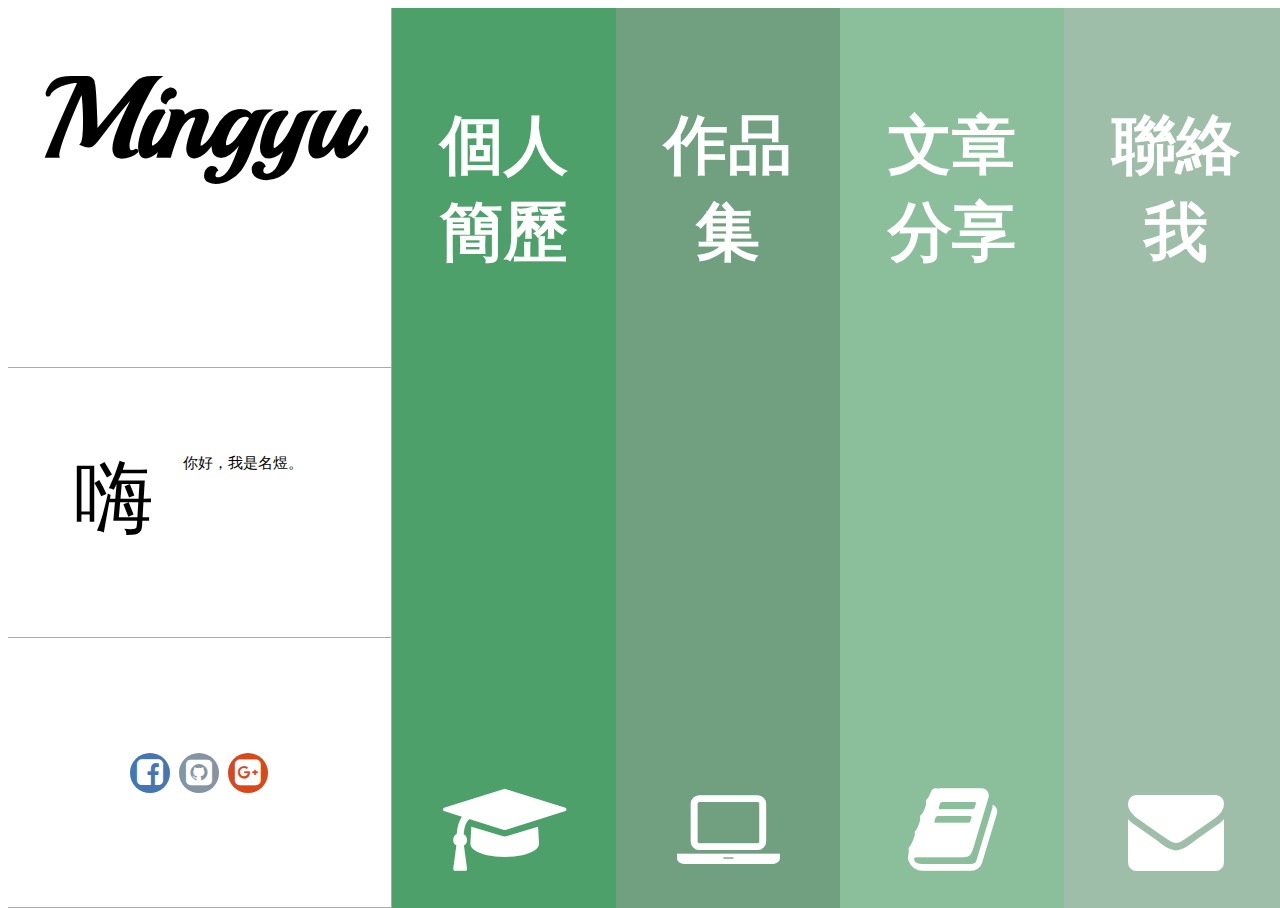
==== commit 7c9d82f4: "fix http:// error" ====
--- a/index.html
+++ b/index.html
@@ -89,7 +89,7 @@
 					<li>
 						<h4 data-msg="2013 ~ 2014">資策會 - 多媒體網頁設計班</h4>
 						<p>
-							退伍後，自覺能力不足，因此報名了資策會的多媒體網頁設計班，希望增加一技之長。也是第一次接觸網頁設計以及coding。在這邊除了學習adobe工具的使用。也學習如何使用javascript，jQuery，html，css，PHP等語言來架置網頁(網站)。畢業專題以「魚菜共生農場」為主題，建立一個網站。
+							退伍後，自覺能力不足，因此報名了資策會的多媒體網頁設計班，希望增加一技之長。也是第一次接觸網頁設計以及coding。在這邊除了學習adobe工具的使用。也學習如何使用javascript，jQuery，html，css，PHP等語言來架置網頁(網站)。畢業專題以「魚菜共生農場」為主題，建立一個網站。一些練習記錄 <a href="https://github.com/qazwsx9006/web_practice" target="_blank">點我</a>
 						</p>
 					</li>
 
@@ -241,7 +241,7 @@
 					<div class="part2">
 						<div class="photo">
 							<a href="javascript:;">
-								<img src="assets/images/web4.png" alt="">
+								<img src="assets/images/web4.jpg" alt="">
 							</a>
 						</div>
 						<h5>後台紀錄 - 網站</h5>
@@ -253,7 +253,7 @@
 					<div class="part2">
 						<div class="photo">
 							<a href="javascript:;">
-								<img src="assets/images/web5.png" alt="">
+								<img src="assets/images/web5.jpg" alt="">
 							</a>
 						</div>
 						<h5>bonimages - 網站</h5>
